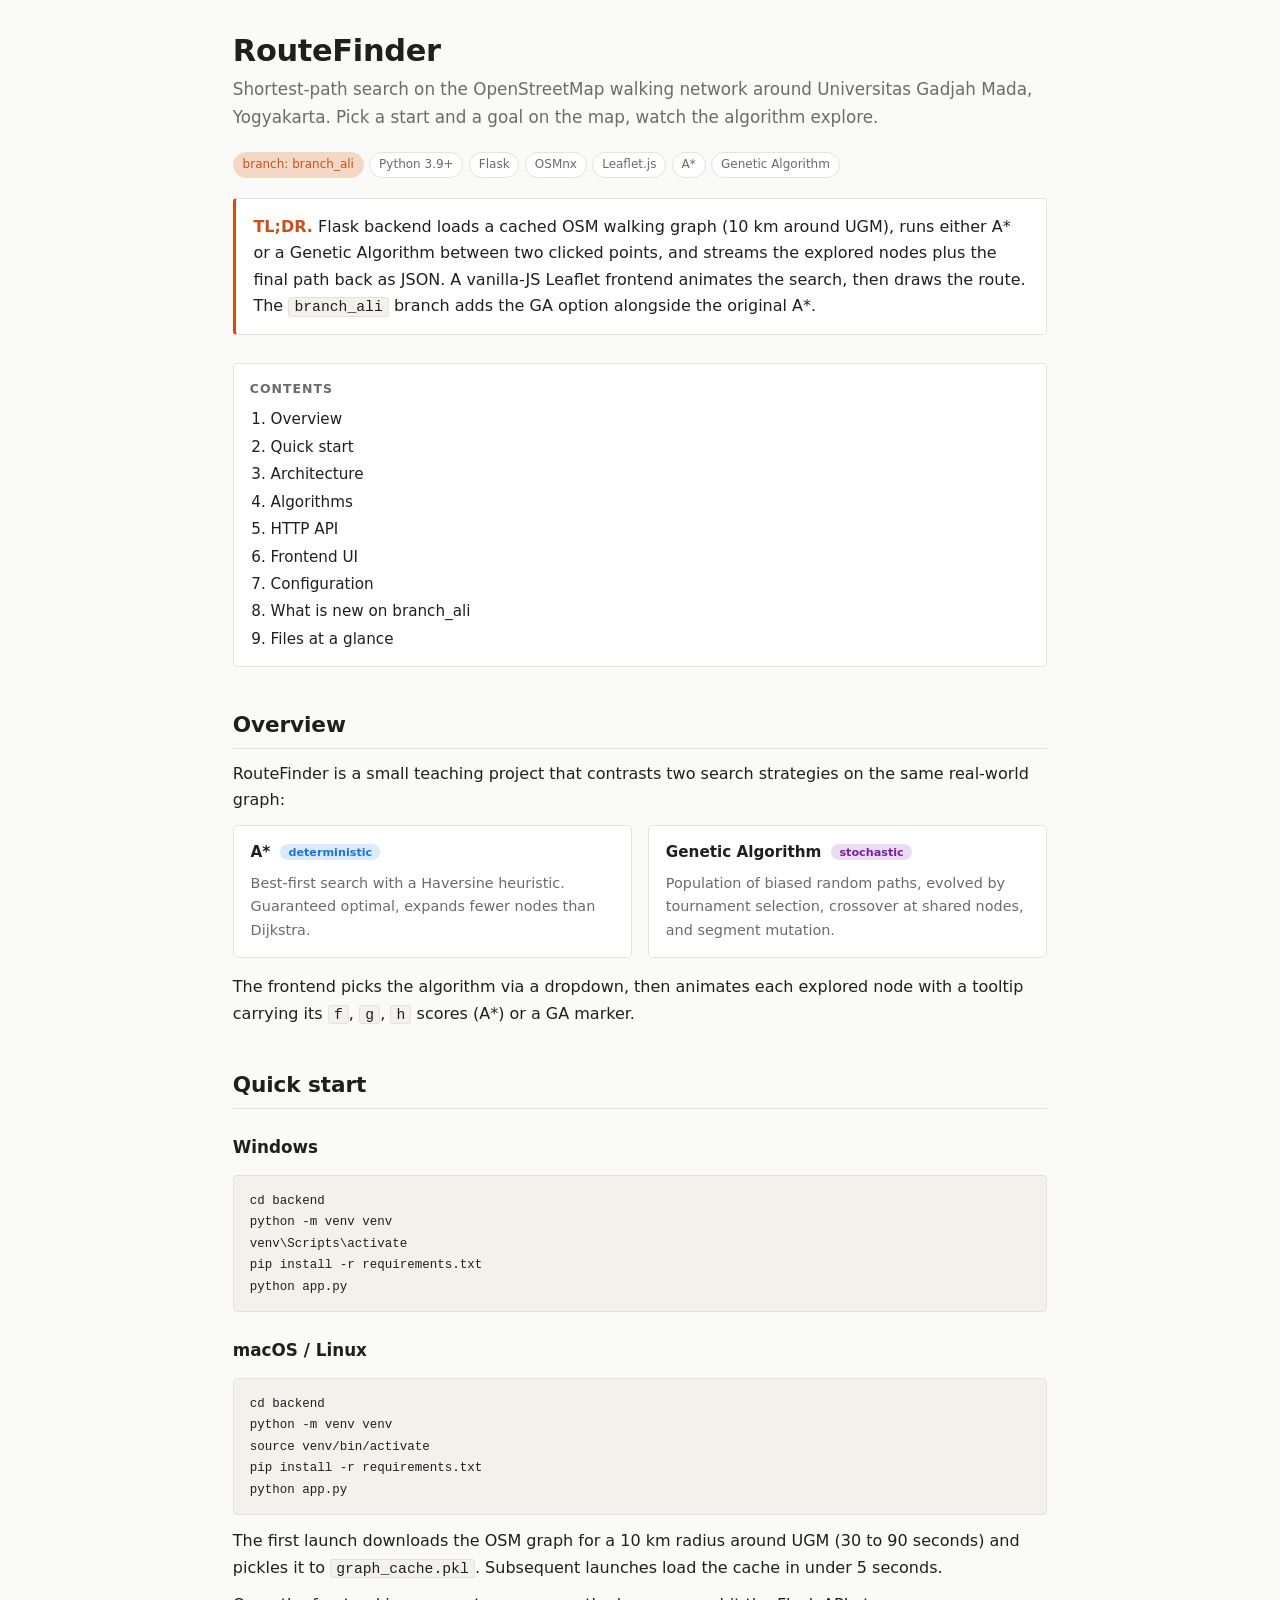
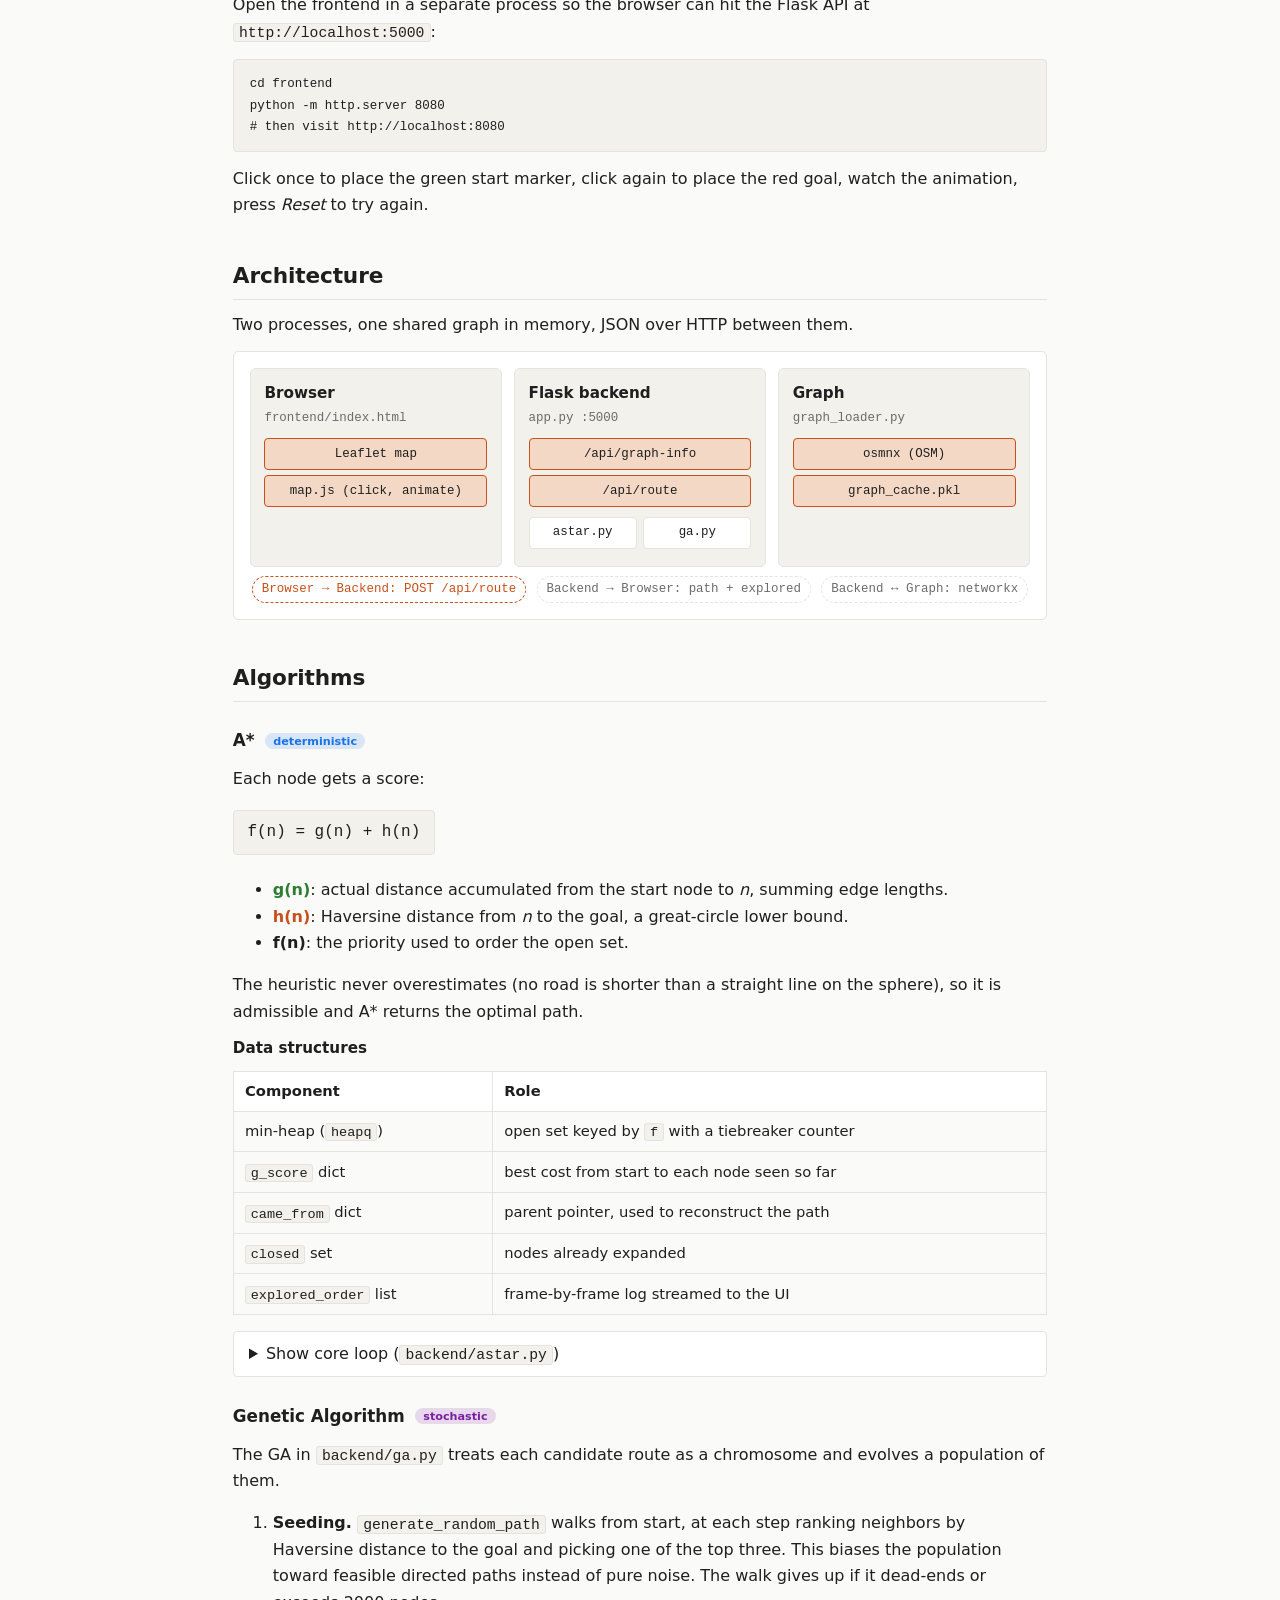
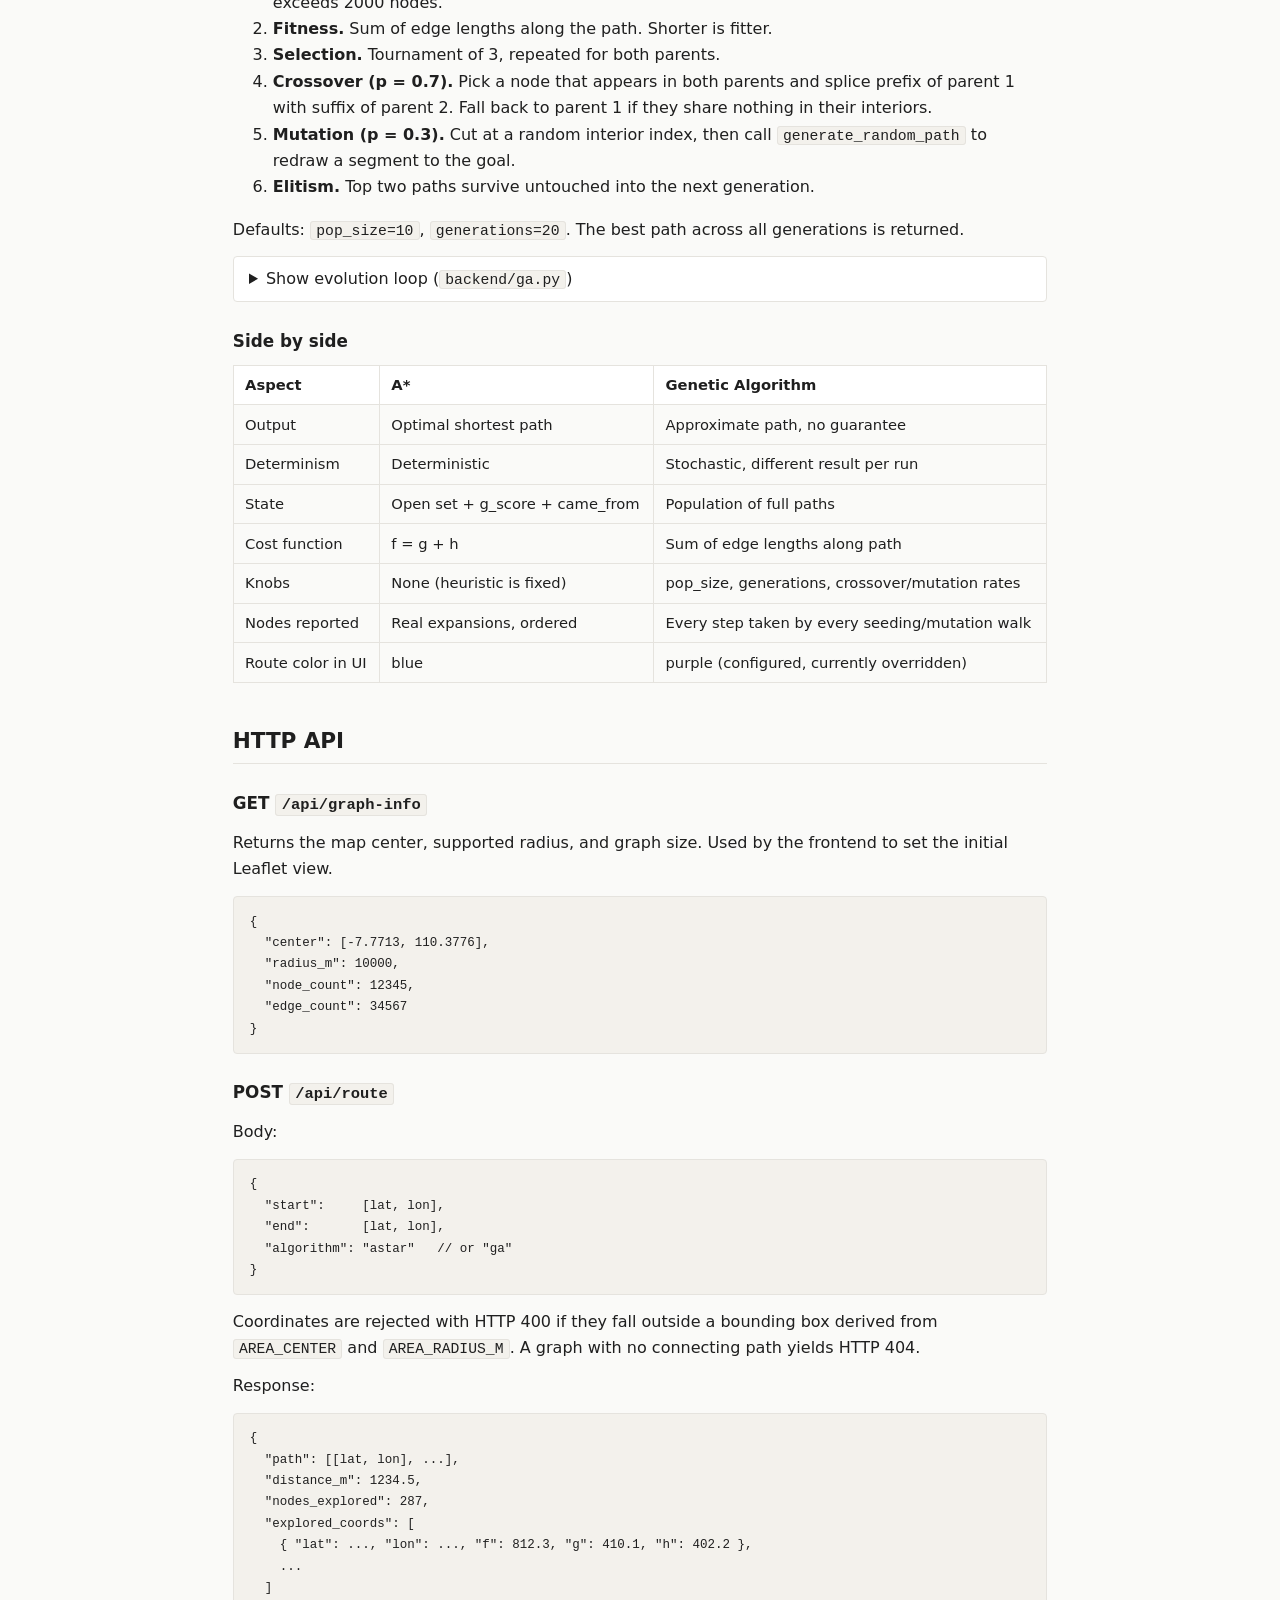
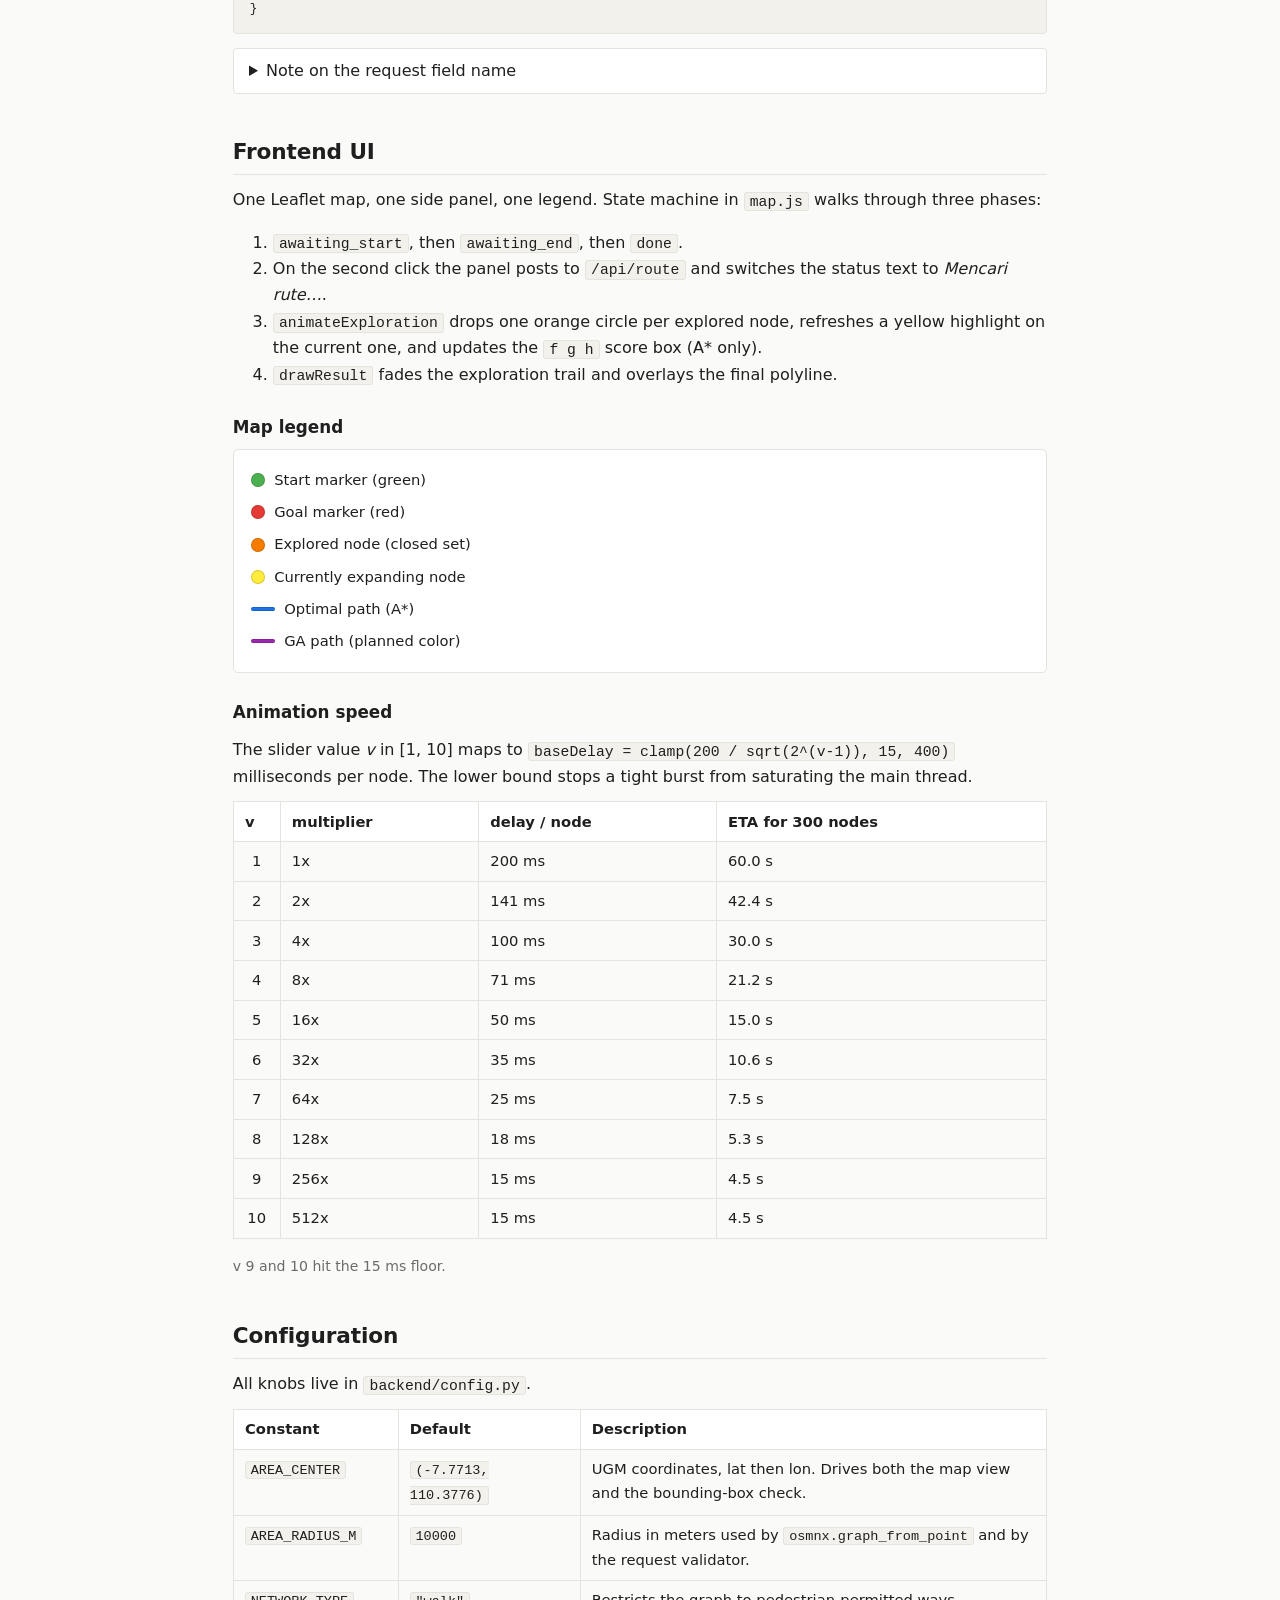
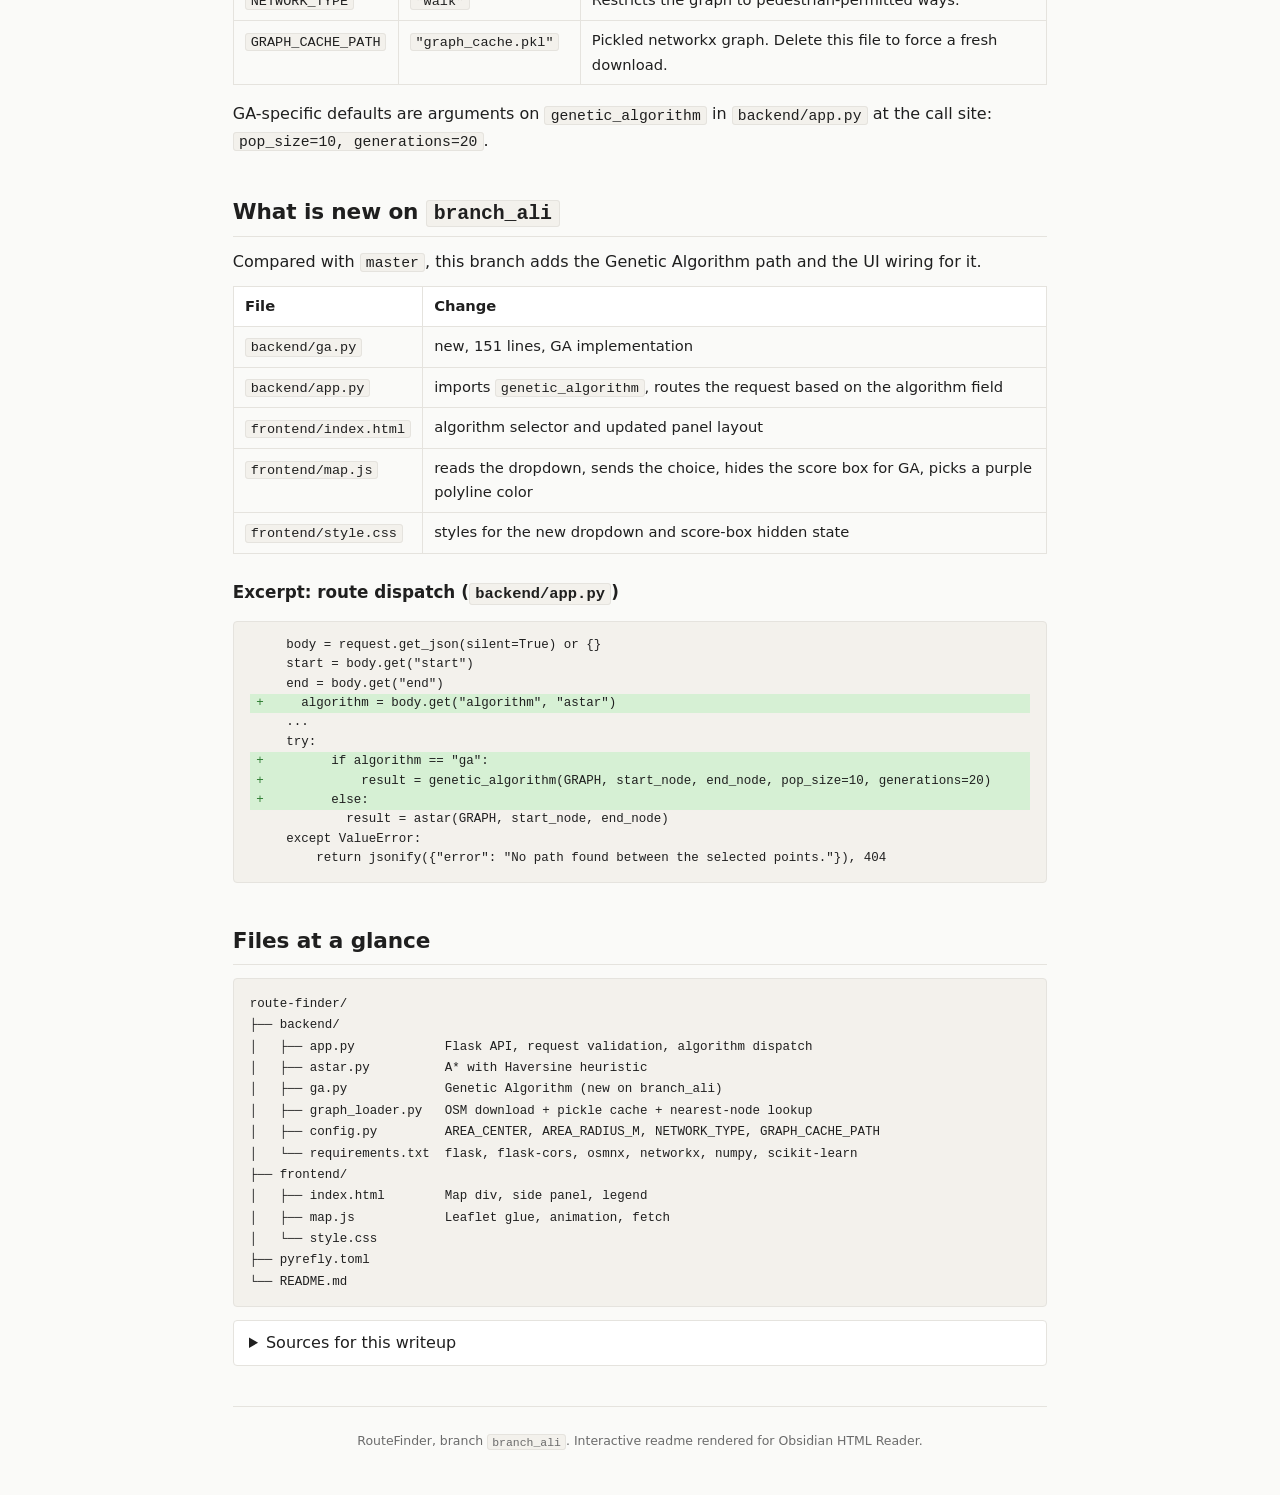
==== route-finder-readme.html @ 954fac1f "Memperbaiki opsi GA yang gagal" ====
<!doctype html>
<html lang="en">
<head>
  <meta charset="utf-8">
  <meta name="viewport" content="width=device-width, initial-scale=1">
  <title>RouteFinder, A* and Genetic Algorithm on UGM walking network</title>
  <style>
    :root {
      --bg: #fafaf8;
      --surface: #ffffff;
      --surface-2: #f3f1ec;
      --border: #e5e3de;
      --text: #1f1f1f;
      --muted: #6b6b6b;
      --accent: #c8501a;
      --accent-soft: #f3d8c5;
      --green: #2e7d32;
      --blue: #1a73e8;
      --purple: #7b1fa2;
      --yellow: #f9a825;
      --add: #d6f0d4;
      --del: #f6d2cf;
      --code-bg: #f3f1ec;
    }
    @media (prefers-color-scheme: dark) {
      :root {
        --bg: #1e1e1e;
        --surface: #262626;
        --surface-2: #2d2a26;
        --border: #3a3a3a;
        --text: #e8e6e1;
        --muted: #9a948a;
        --accent: #e6783f;
        --accent-soft: #3a261b;
        --green: #81c784;
        --blue: #64b5f6;
        --purple: #ce93d8;
        --yellow: #ffd54f;
        --add: #1f3a23;
        --del: #4a2222;
        --code-bg: #2a2a2a;
      }
    }
    * { box-sizing: border-box; }
    html, body { margin: 0; padding: 0; }
    body {
      font-family: system-ui, -apple-system, "Segoe UI", Roboto, sans-serif;
      background: var(--bg);
      color: var(--text);
      line-height: 1.65;
      padding: 2rem 1.5rem 4rem;
    }
    main { max-width: 80ch; margin: 0 auto; }
    h1 { font-size: 1.9rem; margin: 0 0 0.4rem; line-height: 1.25; letter-spacing: -0.01em; }
    h2 { font-size: 1.35rem; margin: 2.5rem 0 0.75rem; border-bottom: 1px solid var(--border); padding-bottom: 0.3rem; letter-spacing: -0.005em; }
    h3 { font-size: 1.05rem; margin: 1.6rem 0 0.45rem; }
    h4 { margin: 0 0 0.4rem; font-size: 0.95rem; }
    p { margin: 0.7rem 0; }
    .lede { color: var(--muted); margin: 0 0 1.25rem; font-size: 1.05rem; }
    a { color: var(--accent); }
    .chips { display: flex; flex-wrap: wrap; gap: 0.35rem; margin: 0.6rem 0 0; }
    .chip {
      display: inline-block;
      font-size: 0.75rem;
      padding: 0.15rem 0.55rem;
      border-radius: 999px;
      background: var(--surface);
      border: 1px solid var(--border);
      color: var(--muted);
    }
    .chip.accent { color: var(--accent); border-color: var(--accent-soft); background: var(--accent-soft); }
    .tldr {
      background: var(--surface);
      border: 1px solid var(--border);
      border-left: 3px solid var(--accent);
      padding: 0.9rem 1.1rem;
      border-radius: 4px;
      margin: 1.25rem 0 1.75rem;
    }
    .tldr strong { color: var(--accent); }
    nav.toc {
      background: var(--surface);
      border: 1px solid var(--border);
      border-radius: 4px;
      padding: 0.75rem 1rem;
      margin: 1rem 0 2rem;
      font-size: 0.95rem;
    }
    nav.toc strong { font-size: 0.78rem; text-transform: uppercase; letter-spacing: 0.08em; color: var(--muted); }
    nav.toc ol { margin: 0.4rem 0 0; padding-left: 1.3rem; }
    nav.toc li { margin: 0.15rem 0; }
    nav.toc a { color: var(--text); text-decoration: none; }
    nav.toc a:hover { color: var(--accent); text-decoration: underline; }
    section { margin-bottom: 1rem; }
    pre {
      background: var(--code-bg);
      border: 1px solid var(--border);
      border-radius: 4px;
      padding: 0.85rem 1rem;
      overflow-x: auto;
      font-family: ui-monospace, "JetBrains Mono", Menlo, Consolas, monospace;
      font-size: 0.85rem;
      line-height: 1.55;
    }
    code { font-family: ui-monospace, "JetBrains Mono", Menlo, Consolas, monospace; font-size: 0.92em; }
    :not(pre) > code { background: var(--code-bg); border: 1px solid var(--border); padding: 0.05em 0.35em; border-radius: 3px; }
    .table-wrap { overflow-x: auto; margin: 0.6rem 0 1rem; }
    table { border-collapse: collapse; width: 100%; font-size: 0.92rem; }
    th, td { border: 1px solid var(--border); padding: 0.45rem 0.7rem; text-align: left; vertical-align: top; }
    th { background: var(--surface); font-weight: 600; }
    details {
      background: var(--surface);
      border: 1px solid var(--border);
      border-radius: 4px;
      padding: 0.55rem 0.95rem;
      margin: 0.8rem 0;
    }
    details[open] { background: var(--surface-2); }
    summary { cursor: pointer; font-weight: 500; outline: none; }
    summary:hover { color: var(--accent); }
    .grid-2 { display: grid; grid-template-columns: 1fr 1fr; gap: 1rem; margin: 0.6rem 0 1rem; }
    @media (max-width: 700px) { .grid-2 { grid-template-columns: 1fr; } }
    .card {
      background: var(--surface);
      border: 1px solid var(--border);
      border-radius: 5px;
      padding: 0.9rem 1.05rem;
    }
    .badge { font-size: 0.7rem; padding: 0.1rem 0.5rem; border-radius: 999px; margin-left: 0.3rem; vertical-align: middle; }
    .badge.astar { background: rgba(26,115,232,0.15); color: var(--blue); }
    .badge.ga { background: rgba(123,31,162,0.15); color: var(--purple); }
    .legend-row { display: flex; align-items: center; gap: 0.6rem; padding: 0.25rem 0; font-size: 0.92rem; }
    .swatch { width: 14px; height: 14px; border-radius: 50%; flex-shrink: 0; border: 1px solid rgba(0,0,0,0.15); }
    .swatch.line { width: 24px; height: 4px; border-radius: 2px; }
    .formula {
      font-family: ui-monospace, Menlo, Consolas, monospace;
      background: var(--code-bg);
      border: 1px solid var(--border);
      padding: 0.5rem 0.85rem;
      border-radius: 4px;
      display: inline-block;
      margin: 0.4rem 0;
    }
    .diff-line { display: block; padding: 0 0.4rem; }
    .diff-add { background: var(--add); }
    .diff-del { background: var(--del); }
    .diff-add::before { content: "+ "; color: var(--green); }
    .diff-del::before { content: "- "; color: #c62828; }
    @media (prefers-color-scheme: dark) {
      .diff-del::before { color: #ef9a9a; }
    }
    .arch {
      background: var(--surface);
      border: 1px solid var(--border);
      border-radius: 5px;
      padding: 1rem;
      margin: 0.8rem 0 1rem;
    }
    .arch-flow {
      display: flex;
      align-items: stretch;
      justify-content: space-between;
      gap: 0.75rem;
      flex-wrap: wrap;
    }
    .arch-node {
      flex: 1 1 180px;
      min-width: 0;
      background: var(--surface-2);
      border: 1px solid var(--border);
      border-radius: 6px;
      padding: 0.75rem 0.85rem;
    }
    .arch-node h5 { margin: 0 0 0.15rem; font-size: 0.95rem; }
    .arch-node .sub { color: var(--muted); font-family: ui-monospace, Menlo, Consolas, monospace; font-size: 0.78rem; display: block; margin-bottom: 0.55rem; }
    .arch-pill {
      background: var(--accent-soft);
      border: 1px solid var(--accent);
      color: var(--text);
      font-family: ui-monospace, Menlo, Consolas, monospace;
      font-size: 0.78rem;
      padding: 0.3rem 0.5rem;
      border-radius: 4px;
      margin: 0.3rem 0;
      text-align: center;
    }
    .arch-edges {
      display: flex;
      justify-content: space-around;
      flex-wrap: wrap;
      gap: 0.4rem;
      margin: 0.6rem 0 0;
      font-family: ui-monospace, Menlo, Consolas, monospace;
      font-size: 0.78rem;
      color: var(--muted);
    }
    .arch-edges span { padding: 0.15rem 0.55rem; border: 1px dashed var(--border); border-radius: 999px; }
    .arch-edges .accent-edge { color: var(--accent); border-color: var(--accent); }
    img, svg { max-width: 100%; height: auto; display: block; }
    .speed-table td:first-child { width: 5ch; text-align: center; font-variant-numeric: tabular-nums; }
    .speed-table td { font-variant-numeric: tabular-nums; }
    .sig {
      font-size: 0.78rem;
      color: var(--muted);
      text-align: center;
      padding-top: 1.5rem;
      border-top: 1px solid var(--border);
      margin-top: 2.5rem;
    }
    @media (prefers-reduced-motion: reduce) {
      * { transition: none !important; animation: none !important; }
    }
  </style>
</head>
<body>
  <main>
    <h1>RouteFinder</h1>
    <p class="lede">Shortest-path search on the OpenStreetMap walking network around Universitas Gadjah Mada, Yogyakarta. Pick a start and a goal on the map, watch the algorithm explore.</p>
    <div class="chips">
      <span class="chip accent">branch: branch_ali</span>
      <span class="chip">Python 3.9+</span>
      <span class="chip">Flask</span>
      <span class="chip">OSMnx</span>
      <span class="chip">Leaflet.js</span>
      <span class="chip">A*</span>
      <span class="chip">Genetic Algorithm</span>
    </div>

    <div class="tldr">
      <strong>TL;DR.</strong> Flask backend loads a cached OSM walking graph (10 km around UGM), runs either A* or a Genetic Algorithm between two clicked points, and streams the explored nodes plus the final path back as JSON. A vanilla-JS Leaflet frontend animates the search, then draws the route. The <code>branch_ali</code> branch adds the GA option alongside the original A*.
    </div>

    <nav class="toc" aria-label="Table of contents">
      <strong>Contents</strong>
      <ol>
        <li><a href="#overview">Overview</a></li>
        <li><a href="#quickstart">Quick start</a></li>
        <li><a href="#architecture">Architecture</a></li>
        <li><a href="#algorithms">Algorithms</a></li>
        <li><a href="#api">HTTP API</a></li>
        <li><a href="#ui">Frontend UI</a></li>
        <li><a href="#config">Configuration</a></li>
        <li><a href="#whats-new">What is new on branch_ali</a></li>
        <li><a href="#files">Files at a glance</a></li>
      </ol>
    </nav>

    <section id="overview">
      <h2>Overview</h2>
      <p>RouteFinder is a small teaching project that contrasts two search strategies on the same real-world graph:</p>
      <div class="grid-2">
        <div class="card">
          <h4>A* <span class="badge astar">deterministic</span></h4>
          <p style="margin:0;color:var(--muted);font-size:0.9rem;">Best-first search with a Haversine heuristic. Guaranteed optimal, expands fewer nodes than Dijkstra.</p>
        </div>
        <div class="card">
          <h4>Genetic Algorithm <span class="badge ga">stochastic</span></h4>
          <p style="margin:0;color:var(--muted);font-size:0.9rem;">Population of biased random paths, evolved by tournament selection, crossover at shared nodes, and segment mutation.</p>
        </div>
      </div>
      <p>The frontend picks the algorithm via a dropdown, then animates each explored node with a tooltip carrying its <code>f</code>, <code>g</code>, <code>h</code> scores (A*) or a GA marker.</p>
    </section>

    <section id="quickstart">
      <h2>Quick start</h2>
      <h3>Windows</h3>
<pre><code>cd backend
python -m venv venv
venv\Scripts\activate
pip install -r requirements.txt
python app.py</code></pre>

      <h3>macOS / Linux</h3>
<pre><code>cd backend
python -m venv venv
source venv/bin/activate
pip install -r requirements.txt
python app.py</code></pre>

      <p>The first launch downloads the OSM graph for a 10 km radius around UGM (30 to 90 seconds) and pickles it to <code>graph_cache.pkl</code>. Subsequent launches load the cache in under 5 seconds.</p>
      <p>Open the frontend in a separate process so the browser can hit the Flask API at <code>http://localhost:5000</code>:</p>
<pre><code>cd frontend
python -m http.server 8080
# then visit http://localhost:8080</code></pre>
      <p>Click once to place the green start marker, click again to place the red goal, watch the animation, press <em>Reset</em> to try again.</p>
    </section>

    <section id="architecture">
      <h2>Architecture</h2>
      <p>Two processes, one shared graph in memory, JSON over HTTP between them.</p>
      <div class="arch">
        <div class="arch-flow" role="img" aria-label="Architecture: Browser, Flask backend, Graph">
          <div class="arch-node">
            <h5>Browser</h5>
            <span class="sub">frontend/index.html</span>
            <div class="arch-pill">Leaflet map</div>
            <div class="arch-pill">map.js (click, animate)</div>
          </div>
          <div class="arch-node">
            <h5>Flask backend</h5>
            <span class="sub">app.py :5000</span>
            <div class="arch-pill">/api/graph-info</div>
            <div class="arch-pill">/api/route</div>
            <div style="display:flex;gap:0.4rem;margin-top:0.3rem;">
              <div class="arch-pill" style="flex:1;background:var(--surface);border-color:var(--border);">astar.py</div>
              <div class="arch-pill" style="flex:1;background:var(--surface);border-color:var(--border);">ga.py</div>
            </div>
          </div>
          <div class="arch-node">
            <h5>Graph</h5>
            <span class="sub">graph_loader.py</span>
            <div class="arch-pill">osmnx (OSM)</div>
            <div class="arch-pill">graph_cache.pkl</div>
          </div>
        </div>
        <div class="arch-edges">
          <span class="accent-edge">Browser &rarr; Backend: POST /api/route</span>
          <span>Backend &rarr; Browser: path + explored</span>
          <span>Backend &harr; Graph: networkx</span>
        </div>
      </div>
    </section>

    <section id="algorithms">
      <h2>Algorithms</h2>

      <h3>A* <span class="badge astar">deterministic</span></h3>
      <p>Each node gets a score:</p>
      <div class="formula">f(n) = g(n) + h(n)</div>
      <ul>
        <li><strong style="color:var(--green)">g(n)</strong>: actual distance accumulated from the start node to <em>n</em>, summing edge lengths.</li>
        <li><strong style="color:var(--accent)">h(n)</strong>: Haversine distance from <em>n</em> to the goal, a great-circle lower bound.</li>
        <li><strong>f(n)</strong>: the priority used to order the open set.</li>
      </ul>
      <p>The heuristic never overestimates (no road is shorter than a straight line on the sphere), so it is admissible and A* returns the optimal path.</p>
      <h4>Data structures</h4>
      <div class="table-wrap"><table>
        <thead><tr><th>Component</th><th>Role</th></tr></thead>
        <tbody>
          <tr><td>min-heap (<code>heapq</code>)</td><td>open set keyed by <code>f</code> with a tiebreaker counter</td></tr>
          <tr><td><code>g_score</code> dict</td><td>best cost from start to each node seen so far</td></tr>
          <tr><td><code>came_from</code> dict</td><td>parent pointer, used to reconstruct the path</td></tr>
          <tr><td><code>closed</code> set</td><td>nodes already expanded</td></tr>
          <tr><td><code>explored_order</code> list</td><td>frame-by-frame log streamed to the UI</td></tr>
        </tbody>
      </table></div>
      <details>
        <summary>Show core loop (<code>backend/astar.py</code>)</summary>
<pre><code>while open_set:
    current_f, _, current = heapq.heappop(open_set)
    if current in closed:
        continue
    closed.add(current)
    ...
    if current == end_node:
        return _reconstruct(graph, came_from, current, current_g, explored_order)

    for neighbor, edge_dict in graph[current].items():
        min_length = min(d.get("length", float("inf")) for d in edge_dict.values())
        tentative_g = current_g + min_length
        if tentative_g &lt; g_score.get(neighbor, float("inf")):
            came_from[neighbor] = current
            g_score[neighbor] = tentative_g
            f = tentative_g + heuristic(neighbor)
            heapq.heappush(open_set, (f, counter, neighbor))</code></pre>
      </details>

      <h3>Genetic Algorithm <span class="badge ga">stochastic</span></h3>
      <p>The GA in <code>backend/ga.py</code> treats each candidate route as a chromosome and evolves a population of them.</p>
      <ol>
        <li><strong>Seeding.</strong> <code>generate_random_path</code> walks from start, at each step ranking neighbors by Haversine distance to the goal and picking one of the top three. This biases the population toward feasible directed paths instead of pure noise. The walk gives up if it dead-ends or exceeds 2000 nodes.</li>
        <li><strong>Fitness.</strong> Sum of edge lengths along the path. Shorter is fitter.</li>
        <li><strong>Selection.</strong> Tournament of 3, repeated for both parents.</li>
        <li><strong>Crossover (p = 0.7).</strong> Pick a node that appears in both parents and splice prefix of parent 1 with suffix of parent 2. Fall back to parent 1 if they share nothing in their interiors.</li>
        <li><strong>Mutation (p = 0.3).</strong> Cut at a random interior index, then call <code>generate_random_path</code> to redraw a segment to the goal.</li>
        <li><strong>Elitism.</strong> Top two paths survive untouched into the next generation.</li>
      </ol>
      <p>Defaults: <code>pop_size=10</code>, <code>generations=20</code>. The best path across all generations is returned.</p>
      <details>
        <summary>Show evolution loop (<code>backend/ga.py</code>)</summary>
<pre><code>for gen in range(generations):
    pop_fitness = [(p, calculate_path_distance(graph, p)) for p in population]
    pop_fitness.sort(key=lambda x: x[1])

    if pop_fitness[0][1] &lt; best_dist:
        best_path = pop_fitness[0][0]
        best_dist = pop_fitness[0][1]

    next_gen = [pop_fitness[0][0], pop_fitness[1][0]]  # elitism
    while len(next_gen) &lt; pop_size:
        parent1 = min(random.sample(pop_fitness, 3), key=lambda x: x[1])[0]
        parent2 = min(random.sample(pop_fitness, 3), key=lambda x: x[1])[0]
        child = crossover(parent1, parent2) if random.random() &lt; 0.7 else parent1
        if random.random() &lt; 0.3:
            child = mutate(graph, child, end_node, explored_order)
        next_gen.append(child)
    population = next_gen</code></pre>
      </details>

      <h3>Side by side</h3>
      <div class="table-wrap"><table>
        <thead><tr><th>Aspect</th><th>A*</th><th>Genetic Algorithm</th></tr></thead>
        <tbody>
          <tr><td>Output</td><td>Optimal shortest path</td><td>Approximate path, no guarantee</td></tr>
          <tr><td>Determinism</td><td>Deterministic</td><td>Stochastic, different result per run</td></tr>
          <tr><td>State</td><td>Open set + g_score + came_from</td><td>Population of full paths</td></tr>
          <tr><td>Cost function</td><td>f = g + h</td><td>Sum of edge lengths along path</td></tr>
          <tr><td>Knobs</td><td>None (heuristic is fixed)</td><td>pop_size, generations, crossover/mutation rates</td></tr>
          <tr><td>Nodes reported</td><td>Real expansions, ordered</td><td>Every step taken by every seeding/mutation walk</td></tr>
          <tr><td>Route color in UI</td><td>blue</td><td>purple (configured, currently overridden)</td></tr>
        </tbody>
      </table></div>
    </section>

    <section id="api">
      <h2>HTTP API</h2>
      <h3>GET <code>/api/graph-info</code></h3>
      <p>Returns the map center, supported radius, and graph size. Used by the frontend to set the initial Leaflet view.</p>
<pre><code>{
  "center": [-7.7713, 110.3776],
  "radius_m": 10000,
  "node_count": 12345,
  "edge_count": 34567
}</code></pre>

      <h3>POST <code>/api/route</code></h3>
      <p>Body:</p>
<pre><code>{
  "start":     [lat, lon],
  "end":       [lat, lon],
  "algorithm": "astar"   // or "ga"
}</code></pre>
      <p>Coordinates are rejected with HTTP 400 if they fall outside a bounding box derived from <code>AREA_CENTER</code> and <code>AREA_RADIUS_M</code>. A graph with no connecting path yields HTTP 404.</p>
      <p>Response:</p>
<pre><code>{
  "path": [[lat, lon], ...],
  "distance_m": 1234.5,
  "nodes_explored": 287,
  "explored_coords": [
    { "lat": ..., "lon": ..., "f": 812.3, "g": 410.1, "h": 402.2 },
    ...
  ]
}</code></pre>
      <details>
        <summary>Note on the request field name</summary>
        <p style="margin:0.5rem 0 0;">Earlier on this branch the backend read the choice from <code>body.get("ga", "astar")</code> while the frontend sent <code>algorithm</code>, so the GA path never fired. The backend has been updated to read <code>body.get("algorithm", "astar")</code> so both sides agree.</p>
      </details>
    </section>

    <section id="ui">
      <h2>Frontend UI</h2>
      <p>One Leaflet map, one side panel, one legend. State machine in <code>map.js</code> walks through three phases:</p>
      <ol>
        <li><code>awaiting_start</code>, then <code>awaiting_end</code>, then <code>done</code>.</li>
        <li>On the second click the panel posts to <code>/api/route</code> and switches the status text to <em>Mencari rute&hellip;</em>.</li>
        <li><code>animateExploration</code> drops one orange circle per explored node, refreshes a yellow highlight on the current one, and updates the <code>f g h</code> score box (A* only).</li>
        <li><code>drawResult</code> fades the exploration trail and overlays the final polyline.</li>
      </ol>

      <h3>Map legend</h3>
      <div class="card">
        <div class="legend-row"><span class="swatch" style="background:#4caf50;"></span> Start marker (green)</div>
        <div class="legend-row"><span class="swatch" style="background:#e53935;"></span> Goal marker (red)</div>
        <div class="legend-row"><span class="swatch" style="background:#f57c00;"></span> Explored node (closed set)</div>
        <div class="legend-row"><span class="swatch" style="background:#ffeb3b;"></span> Currently expanding node</div>
        <div class="legend-row"><span class="swatch line" style="background:#1a73e8;"></span> Optimal path (A*)</div>
        <div class="legend-row"><span class="swatch line" style="background:#9c27b0;"></span> GA path (planned color)</div>
      </div>

      <h3>Animation speed</h3>
      <p>The slider value <em>v</em> in [1, 10] maps to <code>baseDelay = clamp(200 / sqrt(2^(v-1)), 15, 400)</code> milliseconds per node. The lower bound stops a tight burst from saturating the main thread.</p>
      <div class="table-wrap"><table class="speed-table">
        <thead><tr><th>v</th><th>multiplier</th><th>delay / node</th><th>ETA for 300 nodes</th></tr></thead>
        <tbody>
          <tr><td>1</td><td>1x</td><td>200 ms</td><td>60.0 s</td></tr>
          <tr><td>2</td><td>2x</td><td>141 ms</td><td>42.4 s</td></tr>
          <tr><td>3</td><td>4x</td><td>100 ms</td><td>30.0 s</td></tr>
          <tr><td>4</td><td>8x</td><td>71 ms</td><td>21.2 s</td></tr>
          <tr><td>5</td><td>16x</td><td>50 ms</td><td>15.0 s</td></tr>
          <tr><td>6</td><td>32x</td><td>35 ms</td><td>10.6 s</td></tr>
          <tr><td>7</td><td>64x</td><td>25 ms</td><td>7.5 s</td></tr>
          <tr><td>8</td><td>128x</td><td>18 ms</td><td>5.3 s</td></tr>
          <tr><td>9</td><td>256x</td><td>15 ms</td><td>4.5 s</td></tr>
          <tr><td>10</td><td>512x</td><td>15 ms</td><td>4.5 s</td></tr>
        </tbody>
      </table></div>
      <p style="color:var(--muted);font-size:0.88rem;margin-top:0.4rem;">v 9 and 10 hit the 15 ms floor.</p>
    </section>

    <section id="config">
      <h2>Configuration</h2>
      <p>All knobs live in <code>backend/config.py</code>.</p>
      <div class="table-wrap"><table>
        <thead><tr><th>Constant</th><th>Default</th><th>Description</th></tr></thead>
        <tbody>
          <tr><td><code>AREA_CENTER</code></td><td><code>(-7.7713, 110.3776)</code></td><td>UGM coordinates, lat then lon. Drives both the map view and the bounding-box check.</td></tr>
          <tr><td><code>AREA_RADIUS_M</code></td><td><code>10000</code></td><td>Radius in meters used by <code>osmnx.graph_from_point</code> and by the request validator.</td></tr>
          <tr><td><code>NETWORK_TYPE</code></td><td><code>"walk"</code></td><td>Restricts the graph to pedestrian-permitted ways.</td></tr>
          <tr><td><code>GRAPH_CACHE_PATH</code></td><td><code>"graph_cache.pkl"</code></td><td>Pickled networkx graph. Delete this file to force a fresh download.</td></tr>
        </tbody>
      </table></div>
      <p>GA-specific defaults are arguments on <code>genetic_algorithm</code> in <code>backend/app.py</code> at the call site: <code>pop_size=10, generations=20</code>.</p>
    </section>

    <section id="whats-new">
      <h2>What is new on <code>branch_ali</code></h2>
      <p>Compared with <code>master</code>, this branch adds the Genetic Algorithm path and the UI wiring for it.</p>
      <div class="table-wrap"><table>
        <thead><tr><th>File</th><th>Change</th></tr></thead>
        <tbody>
          <tr><td><code>backend/ga.py</code></td><td>new, 151 lines, GA implementation</td></tr>
          <tr><td><code>backend/app.py</code></td><td>imports <code>genetic_algorithm</code>, routes the request based on the algorithm field</td></tr>
          <tr><td><code>frontend/index.html</code></td><td>algorithm selector and updated panel layout</td></tr>
          <tr><td><code>frontend/map.js</code></td><td>reads the dropdown, sends the choice, hides the score box for GA, picks a purple polyline color</td></tr>
          <tr><td><code>frontend/style.css</code></td><td>styles for the new dropdown and score-box hidden state</td></tr>
        </tbody>
      </table></div>
      <h3>Excerpt: route dispatch (<code>backend/app.py</code>)</h3>
<pre><code><span class="diff-line">    body = request.get_json(silent=True) or {}</span><span class="diff-line">    start = body.get("start")</span><span class="diff-line">    end = body.get("end")</span><span class="diff-line diff-add">    algorithm = body.get("algorithm", "astar")</span><span class="diff-line">    ...</span><span class="diff-line">    try:</span><span class="diff-line diff-add">        if algorithm == "ga":</span><span class="diff-line diff-add">            result = genetic_algorithm(GRAPH, start_node, end_node, pop_size=10, generations=20)</span><span class="diff-line diff-add">        else:</span><span class="diff-line">            result = astar(GRAPH, start_node, end_node)</span><span class="diff-line">    except ValueError:</span><span class="diff-line">        return jsonify({"error": "No path found between the selected points."}), 404</span></code></pre>
    </section>

    <section id="files">
      <h2>Files at a glance</h2>
<pre><code>route-finder/
├── backend/
│   ├── app.py            Flask API, request validation, algorithm dispatch
│   ├── astar.py          A* with Haversine heuristic
│   ├── ga.py             Genetic Algorithm (new on branch_ali)
│   ├── graph_loader.py   OSM download + pickle cache + nearest-node lookup
│   ├── config.py         AREA_CENTER, AREA_RADIUS_M, NETWORK_TYPE, GRAPH_CACHE_PATH
│   └── requirements.txt  flask, flask-cors, osmnx, networkx, numpy, scikit-learn
├── frontend/
│   ├── index.html        Map div, side panel, legend
│   ├── map.js            Leaflet glue, animation, fetch
│   └── style.css
├── pyrefly.toml
└── README.md</code></pre>
      <details>
        <summary>Sources for this writeup</summary>
        <ul>
          <li><code>README.md</code></li>
          <li><code>backend/app.py</code>, <code>backend/astar.py</code>, <code>backend/ga.py</code>, <code>backend/graph_loader.py</code>, <code>backend/config.py</code></li>
          <li><code>frontend/index.html</code>, <code>frontend/map.js</code></li>
          <li><code>git diff master..branch_ali</code></li>
        </ul>
      </details>
    </section>

    <p class="sig">RouteFinder, branch <code>branch_ali</code>. Interactive readme rendered for Obsidian HTML Reader.</p>
  </main>
</body>
</html>
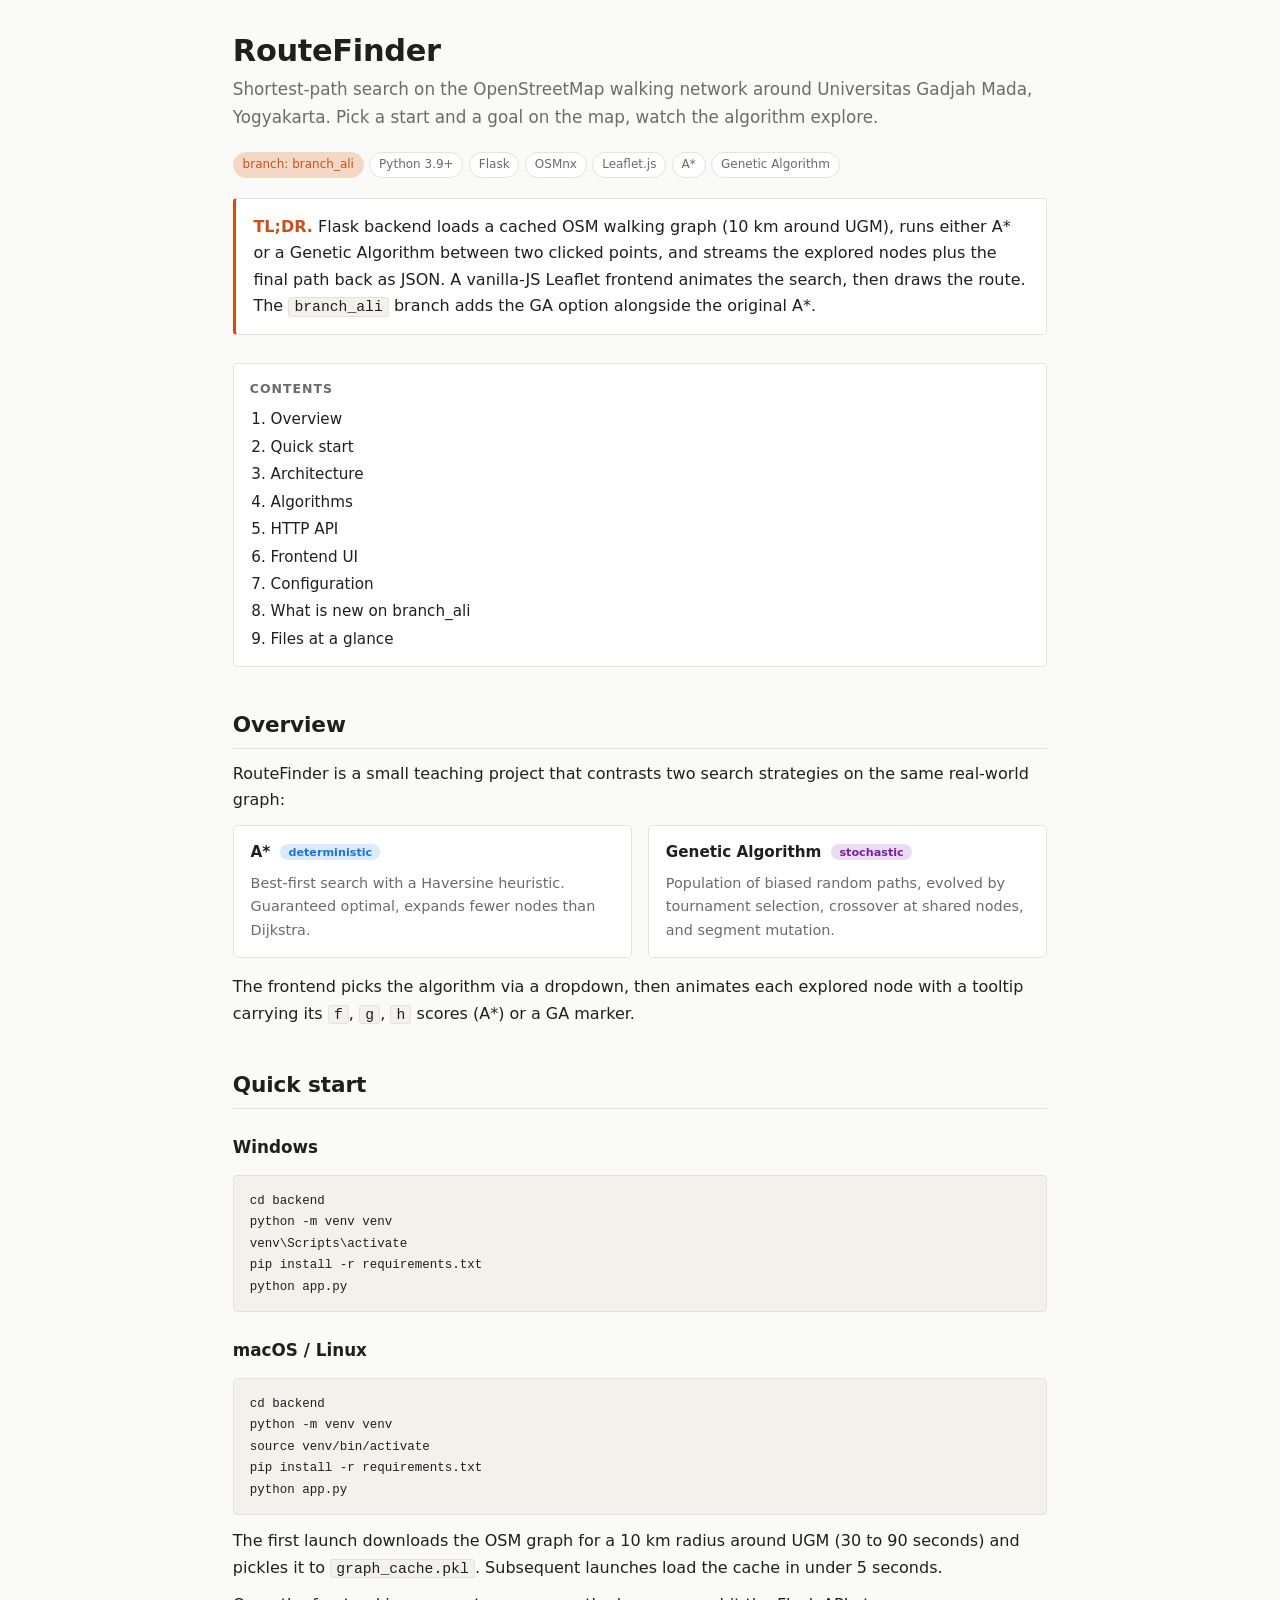
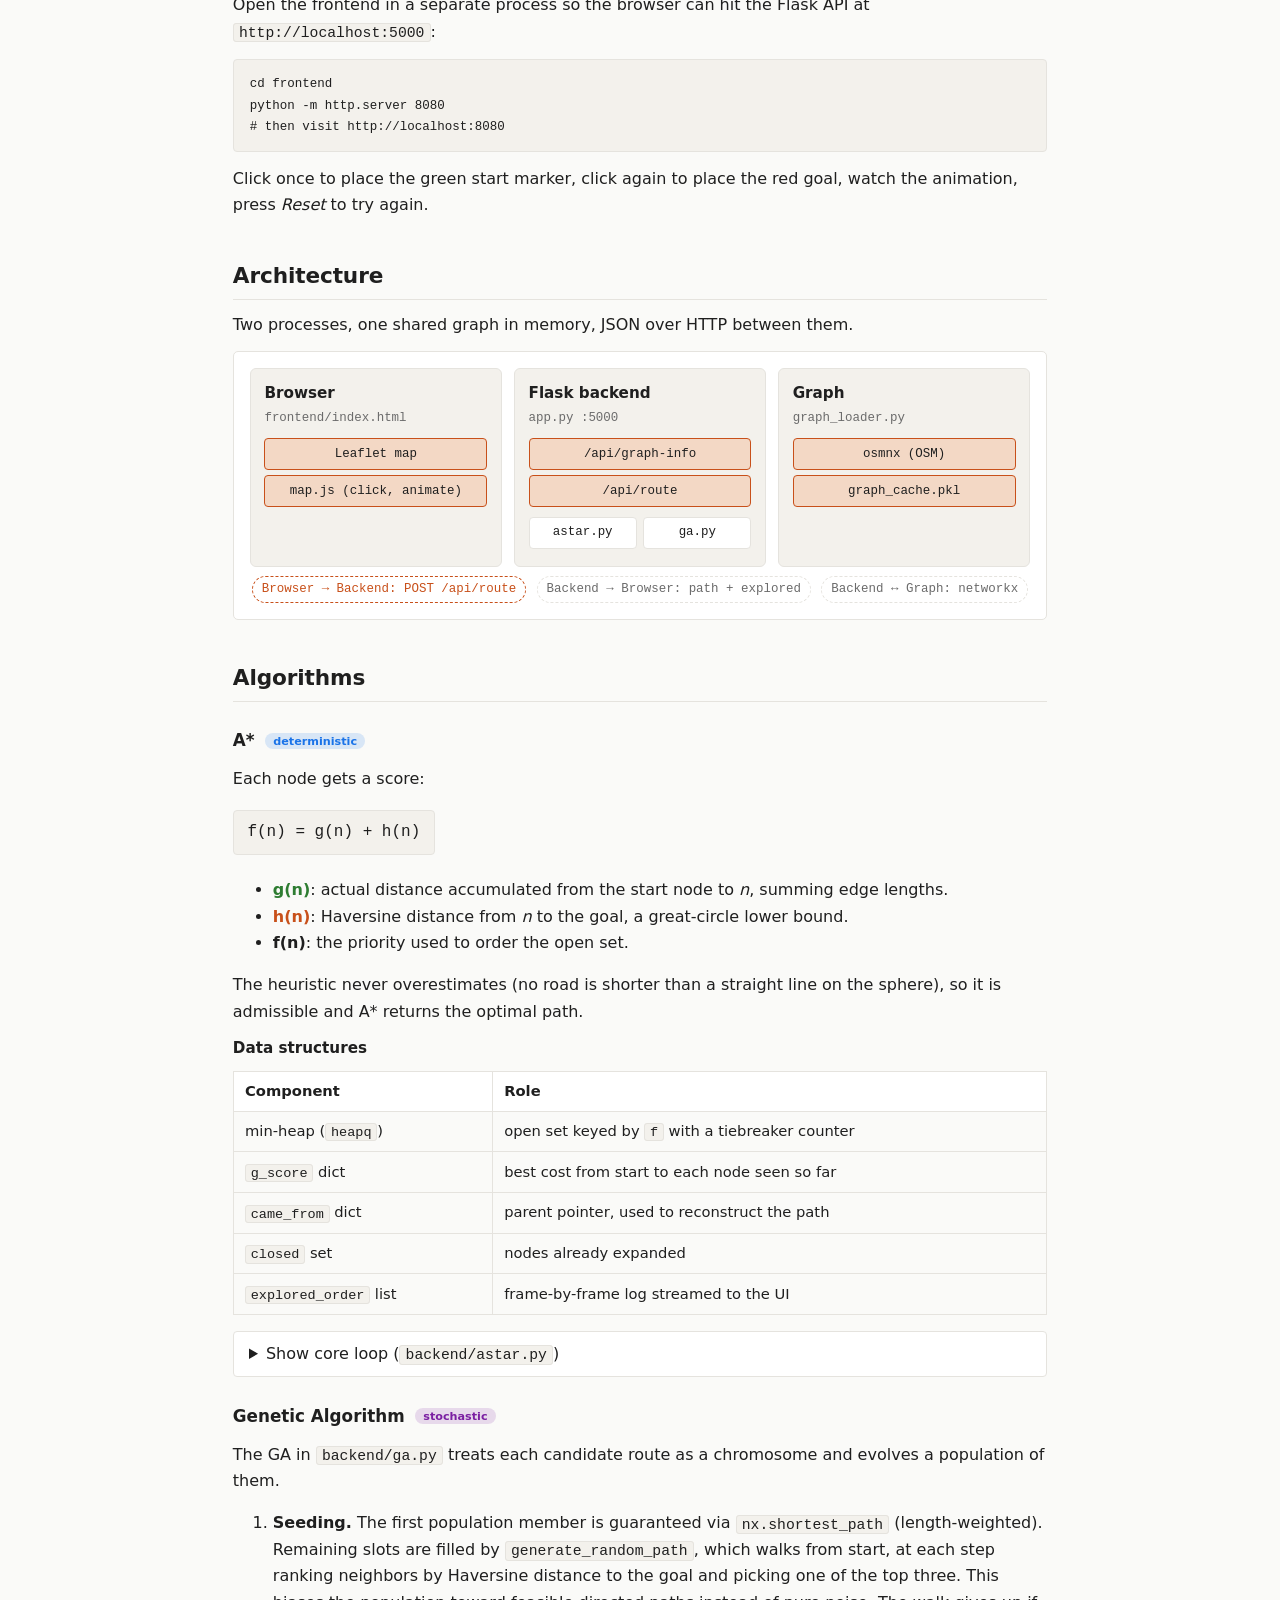
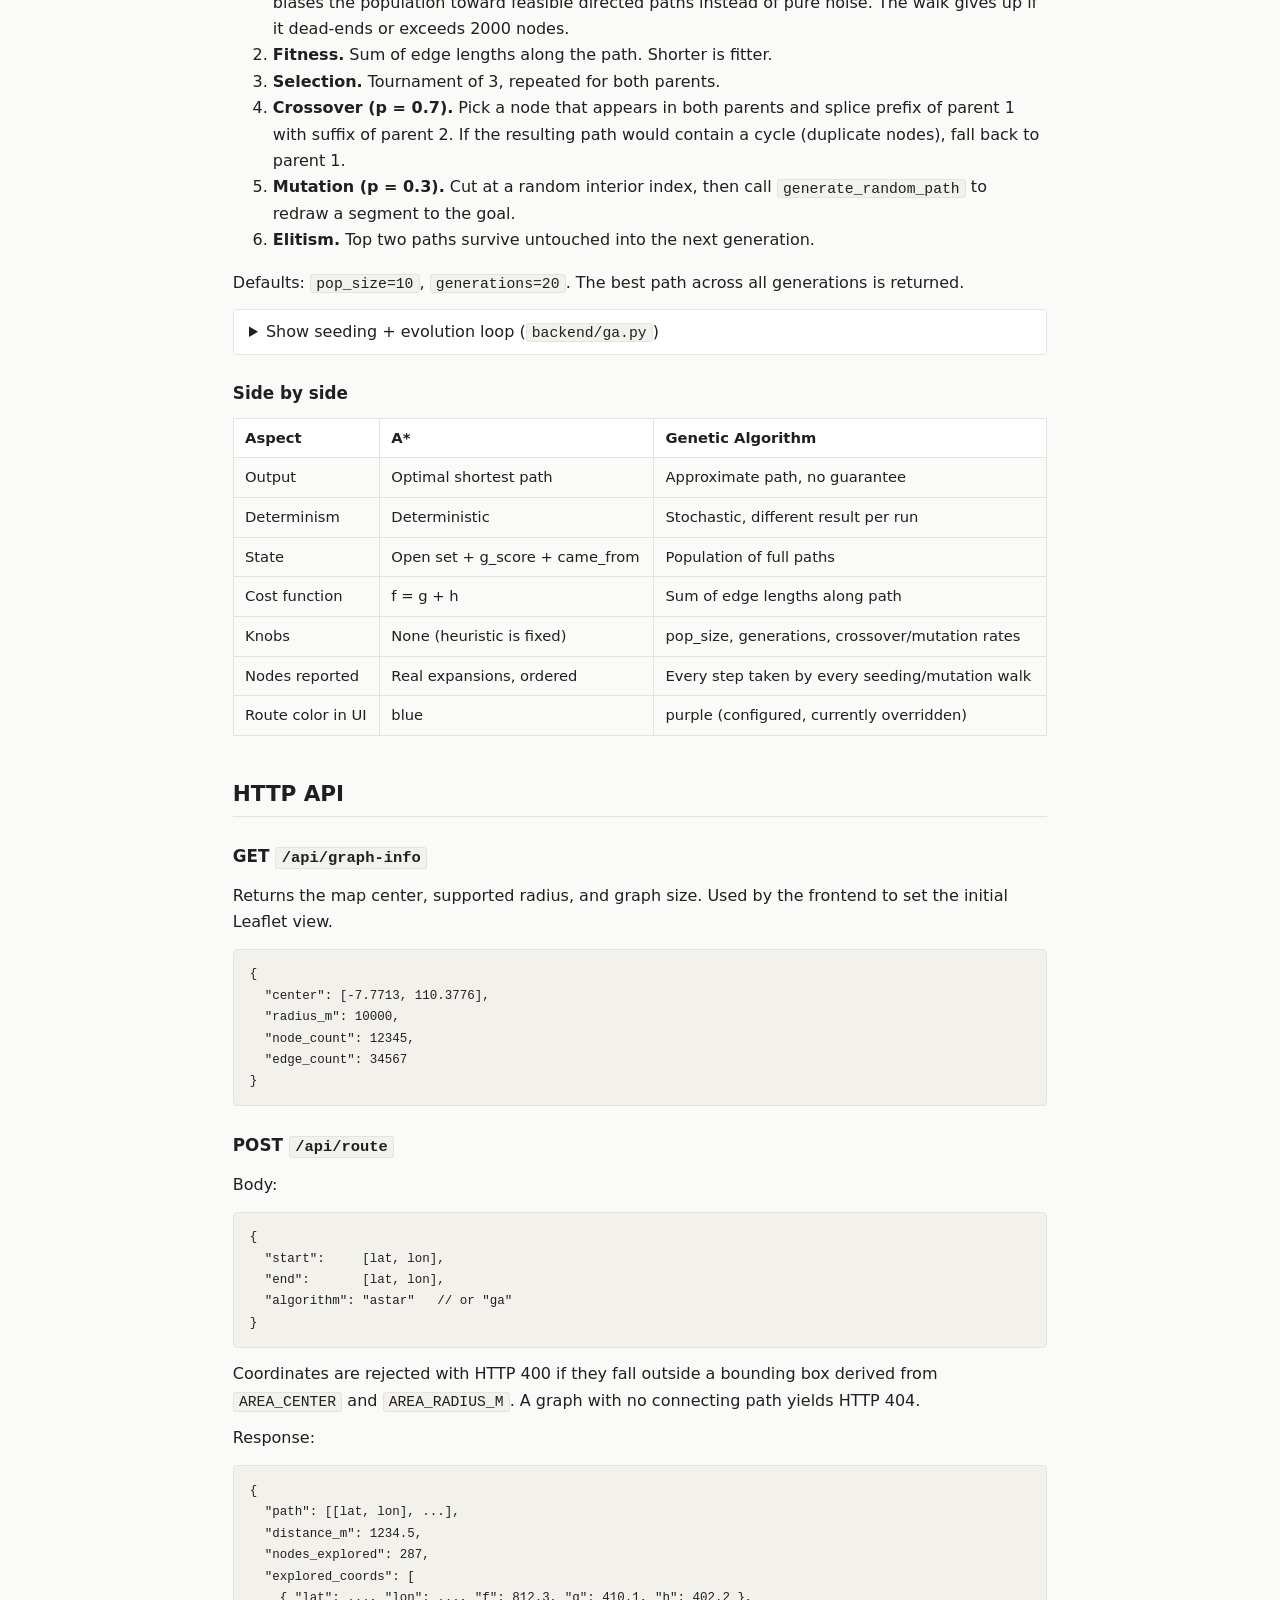
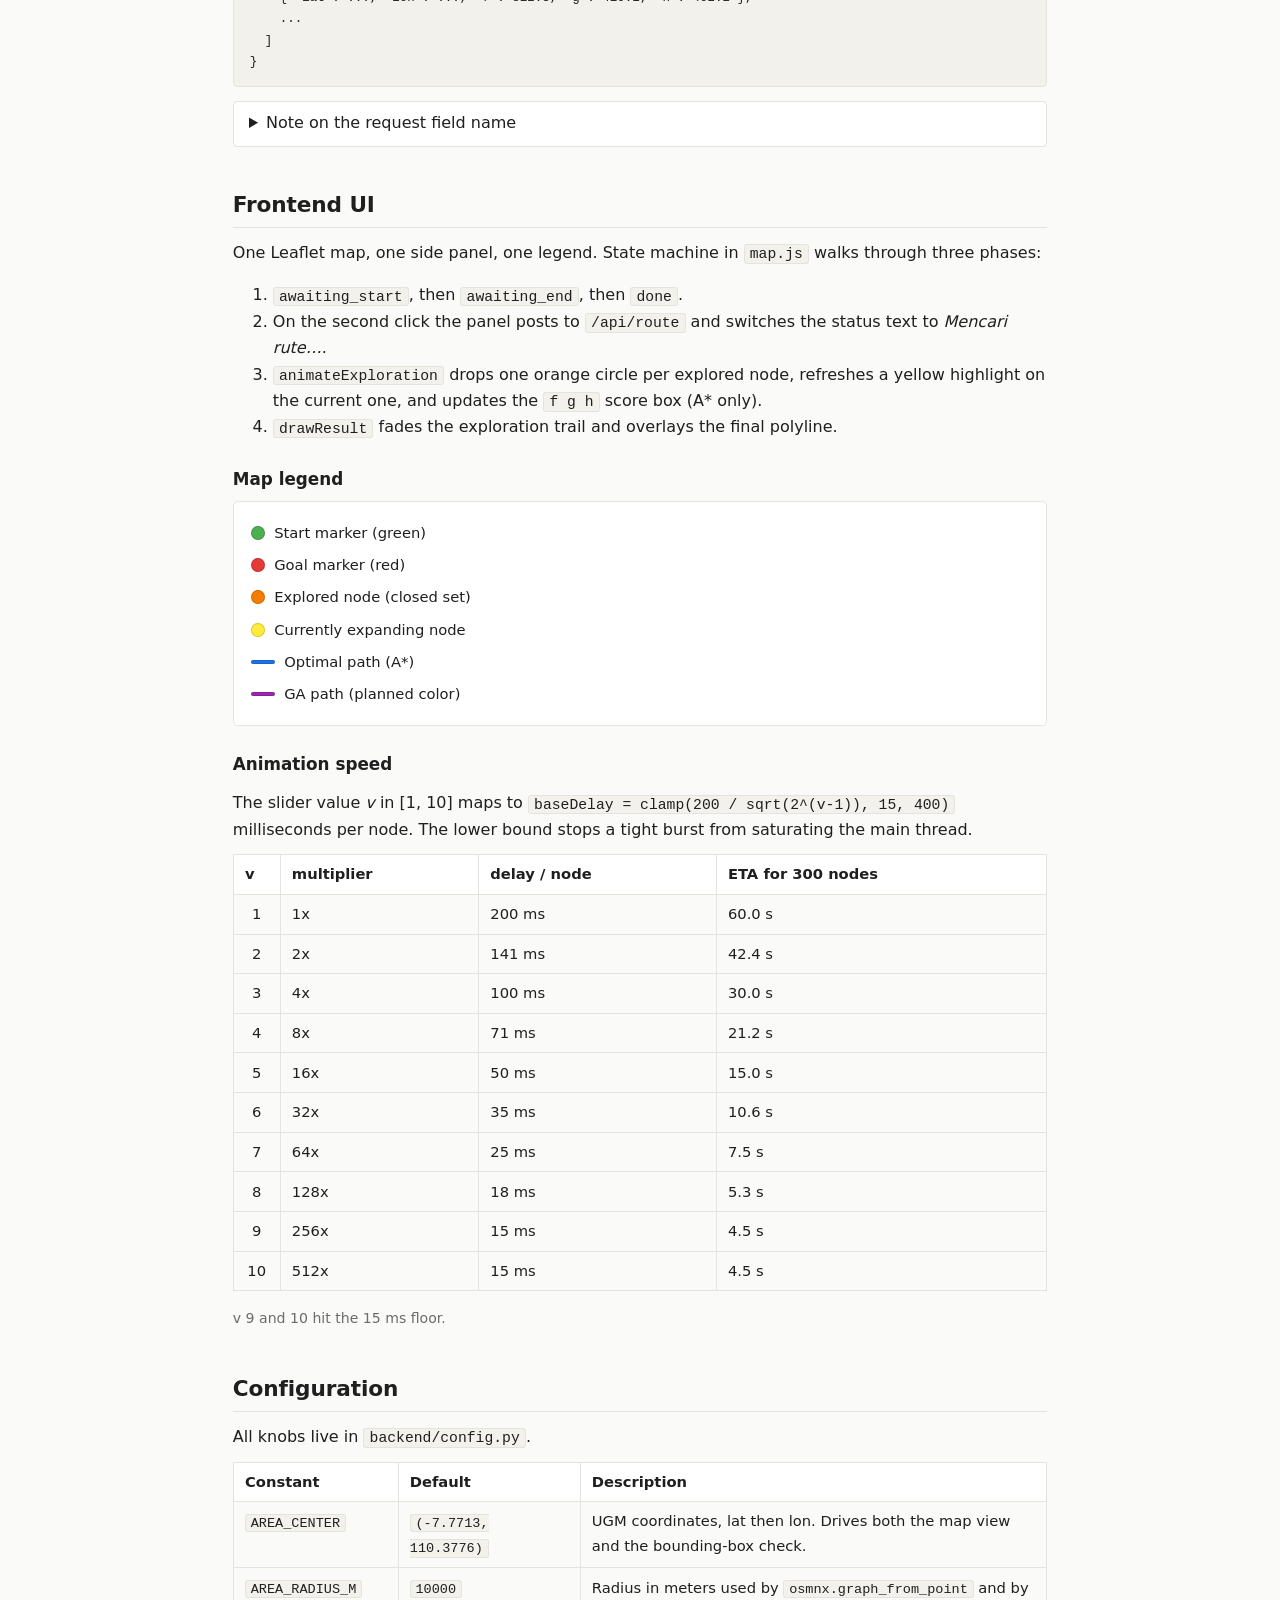
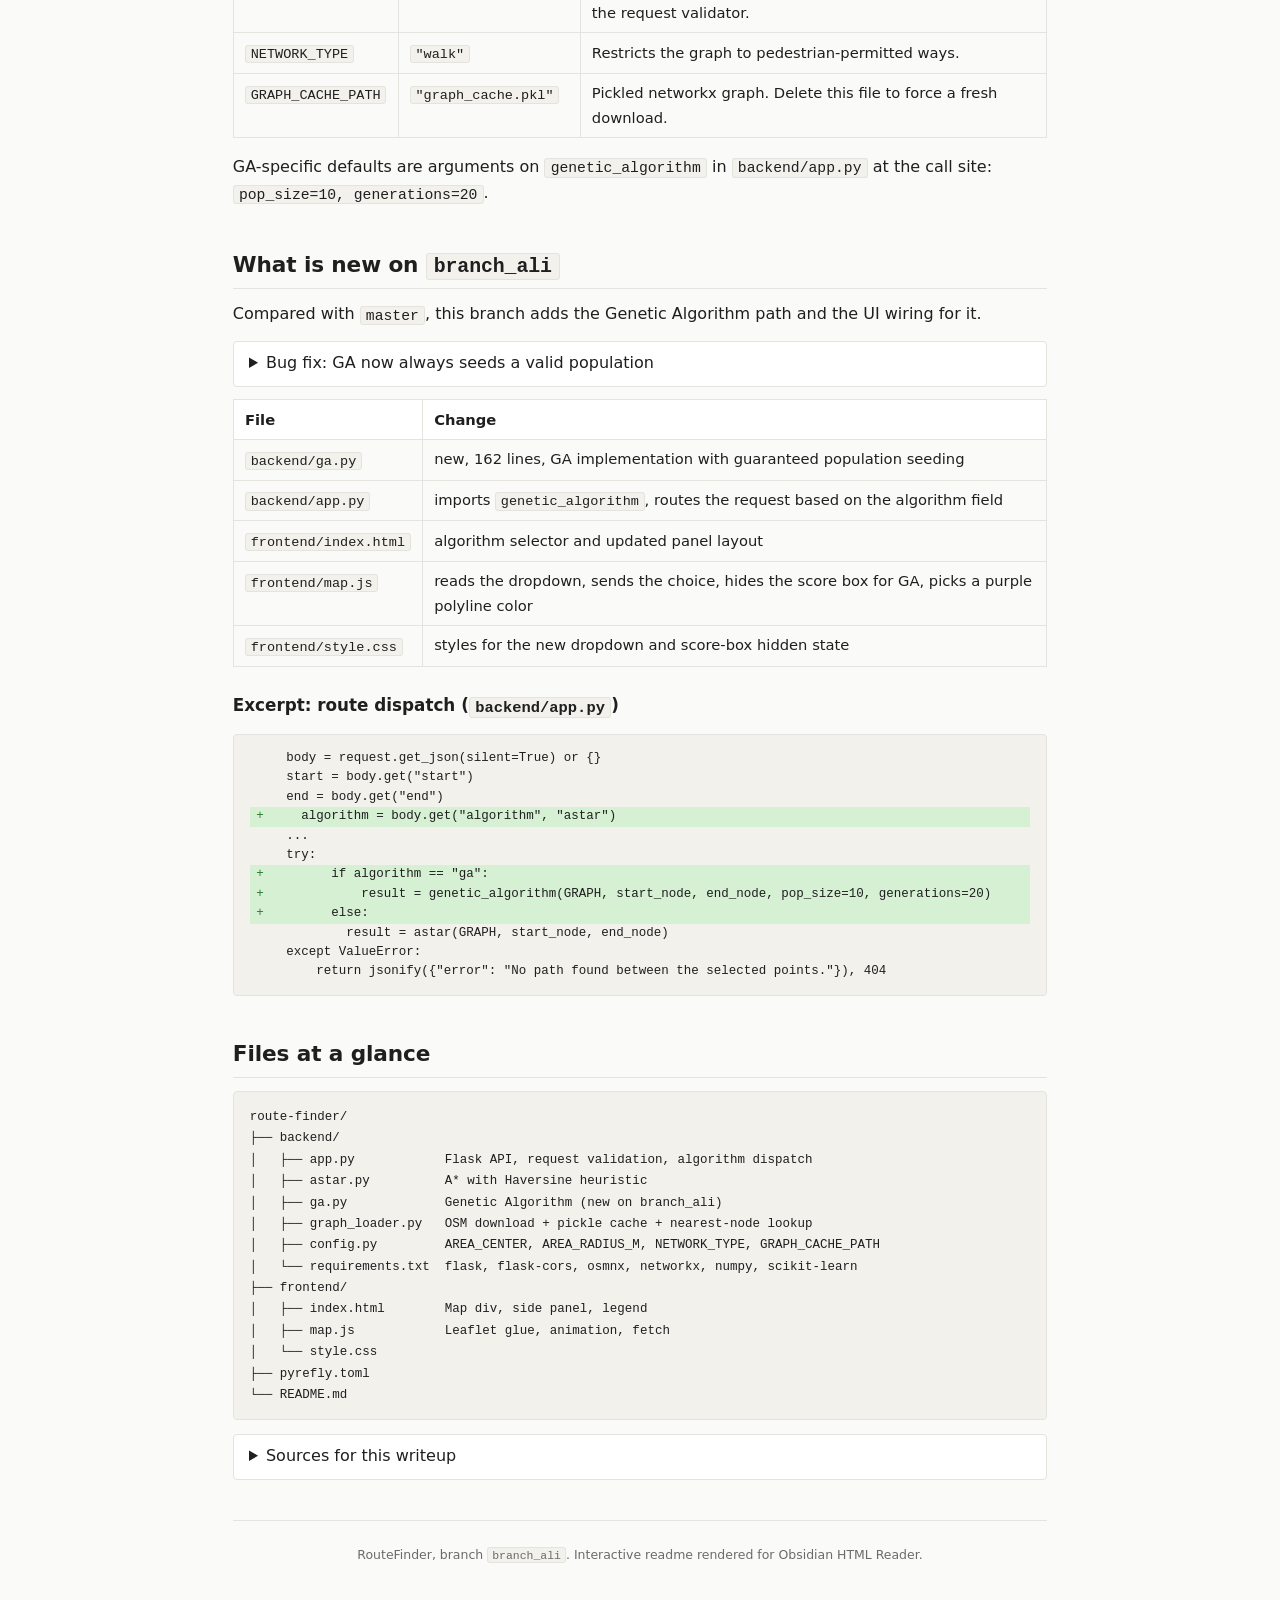
==== commit 0b7b7db0: "Adding graph simulation" ====
--- a/route-finder-readme.html
+++ b/route-finder-readme.html
@@ -368,17 +368,33 @@
       <h3>Genetic Algorithm <span class="badge ga">stochastic</span></h3>
       <p>The GA in <code>backend/ga.py</code> treats each candidate route as a chromosome and evolves a population of them.</p>
       <ol>
-        <li><strong>Seeding.</strong> <code>generate_random_path</code> walks from start, at each step ranking neighbors by Haversine distance to the goal and picking one of the top three. This biases the population toward feasible directed paths instead of pure noise. The walk gives up if it dead-ends or exceeds 2000 nodes.</li>
+        <li><strong>Seeding.</strong> The first population member is guaranteed via <code>nx.shortest_path</code> (length-weighted). Remaining slots are filled by <code>generate_random_path</code>, which walks from start, at each step ranking neighbors by Haversine distance to the goal and picking one of the top three. This biases the population toward feasible directed paths instead of pure noise. The walk gives up if it dead-ends or exceeds 2000 nodes.</li>
         <li><strong>Fitness.</strong> Sum of edge lengths along the path. Shorter is fitter.</li>
         <li><strong>Selection.</strong> Tournament of 3, repeated for both parents.</li>
-        <li><strong>Crossover (p = 0.7).</strong> Pick a node that appears in both parents and splice prefix of parent 1 with suffix of parent 2. Fall back to parent 1 if they share nothing in their interiors.</li>
+        <li><strong>Crossover (p = 0.7).</strong> Pick a node that appears in both parents and splice prefix of parent 1 with suffix of parent 2. If the resulting path would contain a cycle (duplicate nodes), fall back to parent 1.</li>
         <li><strong>Mutation (p = 0.3).</strong> Cut at a random interior index, then call <code>generate_random_path</code> to redraw a segment to the goal.</li>
         <li><strong>Elitism.</strong> Top two paths survive untouched into the next generation.</li>
       </ol>
       <p>Defaults: <code>pop_size=10</code>, <code>generations=20</code>. The best path across all generations is returned.</p>
       <details>
-        <summary>Show evolution loop (<code>backend/ga.py</code>)</summary>
-<pre><code>for gen in range(generations):
+        <summary>Show seeding + evolution loop (<code>backend/ga.py</code>)</summary>
+<pre><code># 1. Inisialisasi Populasi (shortest path sebagai jaminan)
+try:
+    shortest = nx.shortest_path(graph, start_node, end_node, weight="length")
+    population.append(shortest)
+except nx.NetworkXNoPath:
+    raise ValueError("GA gagal menemukan rute awal yang valid.")
+
+# Tambahkan rute acak berbias untuk mengisi populasi
+for _ in range(pop_size * 3):
+    if len(population) &gt;= pop_size:
+        break
+    p = generate_random_path(graph, start_node, end_node, explored_order)
+    if p and p not in population:
+        population.append(p)
+
+# 2. Siklus Evolusi
+for gen in range(generations):
     pop_fitness = [(p, calculate_path_distance(graph, p)) for p in population]
     pop_fitness.sort(key=lambda x: x[1])
 
@@ -386,10 +402,11 @@
         best_path = pop_fitness[0][0]
         best_dist = pop_fitness[0][1]
 
-    next_gen = [pop_fitness[0][0], pop_fitness[1][0]]  # elitism
+    elite_count = min(2, len(pop_fitness))
+    next_gen = [pop_fitness[i][0] for i in range(elite_count)]
     while len(next_gen) &lt; pop_size:
-        parent1 = min(random.sample(pop_fitness, 3), key=lambda x: x[1])[0]
-        parent2 = min(random.sample(pop_fitness, 3), key=lambda x: x[1])[0]
+        parent1 = min(random.sample(pop_fitness, min(3, len(pop_fitness))), key=lambda x: x[1])[0]
+        parent2 = min(random.sample(pop_fitness, min(3, len(pop_fitness))), key=lambda x: x[1])[0]
         child = crossover(parent1, parent2) if random.random() &lt; 0.7 else parent1
         if random.random() &lt; 0.3:
             child = mutate(graph, child, end_node, explored_order)
@@ -505,10 +522,14 @@
     <section id="whats-new">
       <h2>What is new on <code>branch_ali</code></h2>
       <p>Compared with <code>master</code>, this branch adds the Genetic Algorithm path and the UI wiring for it.</p>
+      <details>
+        <summary>Bug fix: GA now always seeds a valid population</summary>
+        <p style="margin:0.5rem 0 0;">Previously, <code>generate_random_path</code> could fail on every attempt in graphs with many dead ends (typical for walking networks), producing an empty population and raising <code>ValueError("No path found between the selected points.")</code>. The fix seeds the first population member with <code>nx.shortest_path(graph, start, end, weight="length")</code>, guaranteeing at least one valid path. The crossover function was also hardened against producing cyclic paths.</p>
+      </details>
       <div class="table-wrap"><table>
         <thead><tr><th>File</th><th>Change</th></tr></thead>
         <tbody>
-          <tr><td><code>backend/ga.py</code></td><td>new, 151 lines, GA implementation</td></tr>
+          <tr><td><code>backend/ga.py</code></td><td>new, 162 lines, GA implementation with guaranteed population seeding</td></tr>
           <tr><td><code>backend/app.py</code></td><td>imports <code>genetic_algorithm</code>, routes the request based on the algorithm field</td></tr>
           <tr><td><code>frontend/index.html</code></td><td>algorithm selector and updated panel layout</td></tr>
           <tr><td><code>frontend/map.js</code></td><td>reads the dropdown, sends the choice, hides the score box for GA, picks a purple polyline color</td></tr>
